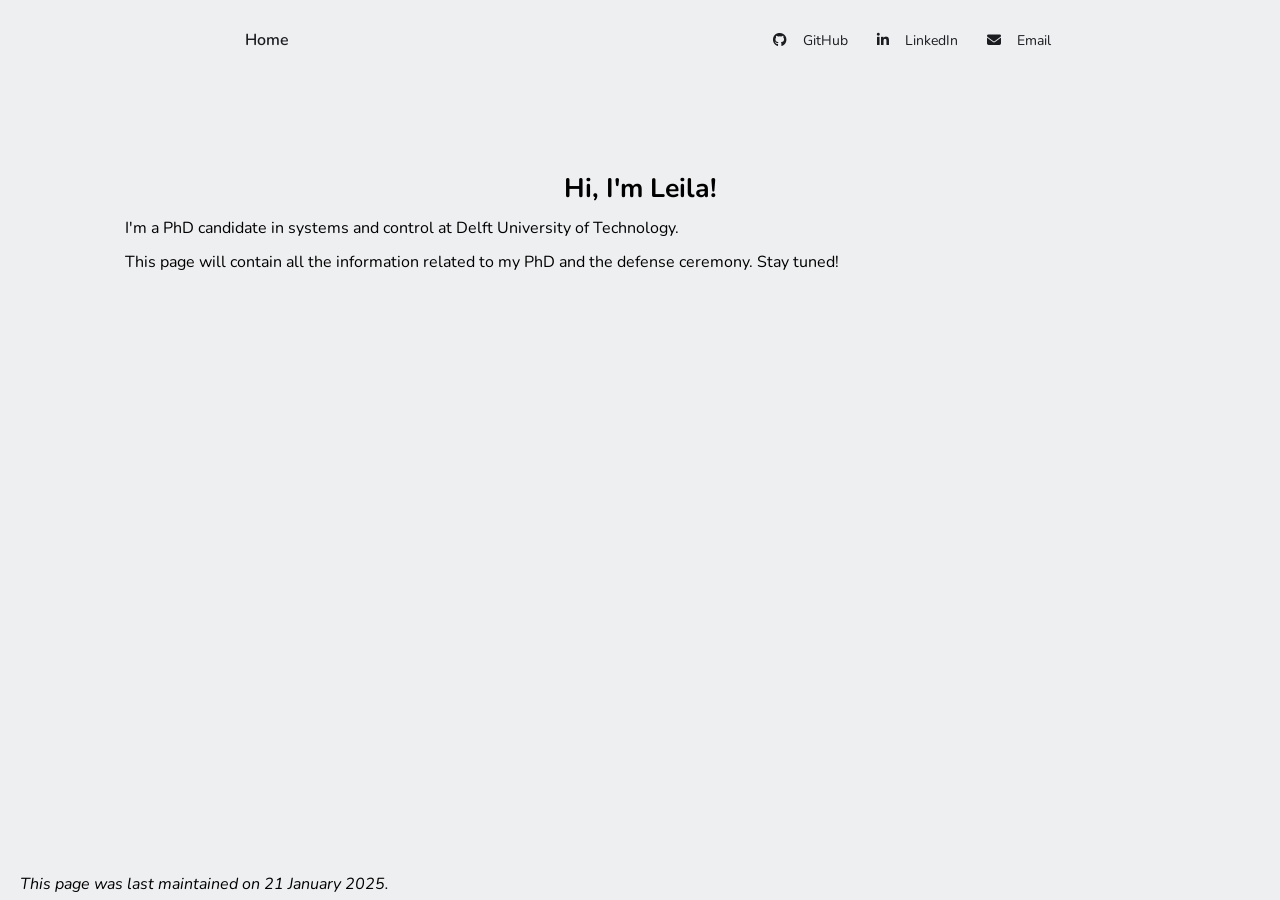
==== phd_defense/index.html @ 14ccbe6c "added pdh_defense and its index" ====
<!DOCTYPE html>
<html lang="en">

<link rel="stylesheet" href="https://cdnjs.cloudflare.com/ajax/libs/font-awesome/6.7.2/css/all.min.css" integrity="sha512-Evv84Mr4kqVGRNSgIGL/F/aIDqQb7xQ2vcrdIwxfjThSH8CSR7PBEakCr51Ck+w+/U6swU2Im1vVX0SVk9ABhg==" crossorigin="anonymous" referrerpolicy="no-referrer" />

<head>
    <meta charset="UTF-8">
    <meta http-equiv="X-UA-Compatible" content="IE-edge">
    <meta name="viewport" content="width=device-width, initial-scale=1.0">
    <link rel="stylesheet" href="styles.css">
	<link rel="preconnect" href="https://fonts.googleapis.com">
	<link rel="preconnect" href="https://fonts.gstatic.com" crossorigin>
	<link href="https://fonts.googleapis.com/css2?family=Nunito:ital,wght@0,200..1000;1,200..1000&display=swap" rel="stylesheet">
    <title> Leila Gharavi's personal website </title>
</head>



<body>

<!-- NAVBAR -->
<nav>
<div class="left">
	<a href="/">Home</a>
</div>
<div class="right">
	<a href="https://github.com/leilagharavi" target="_blank" rel="noopener no-referrer"> 
		<i class="fa-brands fa-github"></i>
		<span>GitHub</span>
	</a>
	<a href="https://www.linkedin.com/in/leila-gharavi/" target="_blank" rel="noopener no-referrer"> 
		<i class="fa-brands fa-linkedin-in"></i>
		<span>LinkedIn</span>
	</a>
	<a href="mailto:gharavi95@gmail.com"> 
		<i class="fa-solid fa-envelope"></i>
		<span>Email</span>
	</a>
	
</div>

</nav>

<main>

<!-- GREETINGS -->

<section class="greetings">

	<div class="text">

		<h1>Hi, I'm Leila!</h1>

		<p>I'm a PhD candidate in systems and control 
			at Delft University of Technology. </p>

		<p>This page will contain all the information related to my PhD and the defense ceremony. Stay tuned!</p>
	</div>

</section>


</main>

</body>

<footer>
	<em>This page was last maintained on 21 January 2025.</em>
</footer>


</html>
---- phd_defense/styles.css ----
@charset "UTF-8";
/* CSS Document */

:root{
	--text-color: #1a1c20;
	--link-color: #CA1551;/*#d63638;/*,#4a76ee);*/
	--background-color: #eeeff1;
}

* {
	padding: 5px;
	margin: auto;
	gap: 40px;
	box-sizing: border-box;
}

html {
	scroll-behavior: smooth;
}

body {
	font-family: 'Nunito', sans-serif;
	background-color: var(--background-color);
}

a {
	text-decoration: none;
	color: var(--link-color);
	transition: 0.1s;
}

mark {
	display: inline-block;
	height: auto;
	line-height: 85%;
	color: var(--background-color);
	background-color: var(--link-color);
	padding: 5px;
	border-radius: 5px;
}

/* GENERAL STYLES -- TEXT */

h1 {
	font-size: 20pt;
	text-align: center;
	padding-top: 100px;
}

h2 {
	font-size: 18pt;
	text-align: left;
}

h3 {
	font-size: 16pt;
	text-align: left;
}

p {
	font-size: 12pt;
	font-weight: normal;
	text-align: justify;
	line-height: 18pt;
}

section {
	gap: 40px;
}
/* FOOTER STYLE */

footer {
	position: fixed;
	width: 100%;
	bottom: 0;
	background-color: var(--background-color);
}

/* NAVIGATION BAR STYLE */

nav {
	display: flex;
	justify-content: space-between;
	align-items: center;
	padding: 0 10px;
	height: 80px;
	position: fixed; /* Set the navbar to fixed position */
  	top: 0; /* Position the navbar at the top of the page */
  	width: 100%; 
	background-color: var(--background-color);
}
nav .left a {
	color: var(--text-color);
	font-size: 16px;
	font-weight: 600;
	margin-left: 5px;
}
nav .right a {
	color: var(--text-color);
	font-size: 14px;
	font-weight: 400;
	margin-right: 5px;
}
nav .right a span {
	margin-left: 2px;
}
@media (max-width:600px) {
	nav {
		padding: 0 20px;
	}
	nav .right a {
		font-size: 16px;
	}
	nav .right a span {
		display: none;
	}
}
nav .right a:hover {
	text-decoration: none;
	color: var(--background-color);
	background-color: var(--text-color);
	border-radius: 5px;
	transition: 0.1s;
}

/* LIST STYLES */

ul {
	padding-left: 25px;
}
ul li a {
	color: var(--text-color);
}
ul li a:hover {
	color: var(--link-color);
}

/* SOURCE BUTTONS */

button {
	display:inline-block;
	color: var(--background-color);
	background-color: var(--link-color);
	border: 2px solid var(--link-color);
	border-radius: 5px;
	padding: 0;
}

button:hover {
	text-decoration: none;
	color: var(--background-color);
	background-color: var(--text-color);
	border: 2px solid var(--text-color);
}

/* SECTION STYLES */

.greetings {
	display: flex;
	justify-content: space-between;
	padding: 0 50px;
	margin: 50px;
	align-items: center;
	gap: 100px;
}
.greetings .text {
	flex: 5;
}
.greetings .headshot {
	flex: 2;
	justify-content: right;
}
.greetings .text h2 {
	font-size: 25px;
}
.greetings .text .links a {
	margin-top: 25px;
	display: inline-block;
	padding: 5px 10px;
	border: 2px solid var(--link-color);
	border-radius: 5px;
	margin: 10px;
}
.greetings .text .links a:hover {
	text-decoration: none;
	color: var(--text-color);
	border: 2px solid var(--text-color);
}
.greetings .headshot img {
	width: 300px;
	border-radius: 30%;
}
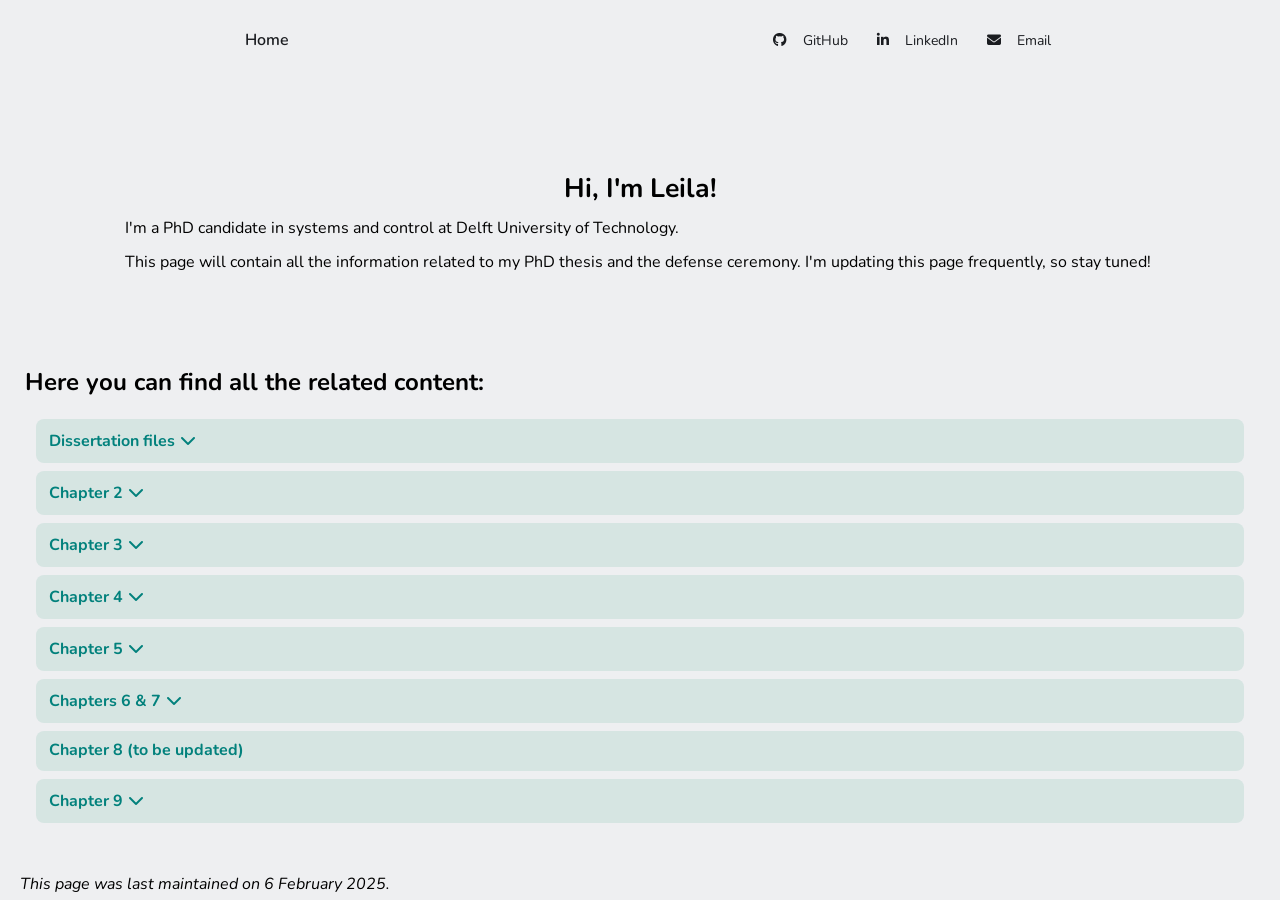
==== commit c10f709e: "added thesis files and sections" ====
--- a/phd_defense/index.html
+++ b/phd_defense/index.html
@@ -54,18 +54,228 @@
 		<p>I'm a PhD candidate in systems and control 
 			at Delft University of Technology. </p>
 
-		<p>This page will contain all the information related to my PhD and the defense ceremony. Stay tuned!</p>
+		<p>This page will contain all the information related to my PhD thesis and the defense ceremony.
+			I'm updating this page frequently, so stay tuned!</p>
 	</div>
 
 </section>
 
+<!-- <section>
+
+	<h2>Information about the defense ceremony</h2>
+
+</section> -->
+
+<gap></gap>
+
+<section>
+	
+	<h2>Here you can find all the related content:</h2>
+
+	<div class="thesis">
+
+		<div class="file-box" id="thesis-file">
+			<a class="file-box-title" href="#thesis-file">
+				Dissertation files<i class="fa-solid fa-chevron-down"></i></a>
+			<div class="file-box-container">
+				<p><i class="fa-solid fa-book"></i>Proactive Approach to Safe Automated Driving: 
+					Control of Evasive Maneuvers in Hazardous Scenarios
+					<a href="/phd_defense/files/dissertation.pdf" download="dissertation_LeilaG.pdf">
+						<button>download thesis</button></a>
+					<!-- <a href="https://" target="_blank" rel="noopener no-referrer">
+						<button>summary book</button></a>
+					<a href="https://" target="_blank" rel="noopener no-referrer">
+						<button>TUDelft repository</button></a></p> -->
+				<gap></gap>
+				<p><i class="fa-solid fa-triangle-exclamation"></i>Chapters 2-9 are based on publications. 
+					To access the files related to each chapter, 
+					please click on the corresponding link.</p>
+			</div>
+		</div>
+
+		<div class="file-box" id="chapter02">
+			<a class="file-box-title" href="#chapter02">
+				Chapter 2<i class="fa-solid fa-chevron-down"></i></a>
+			<div class="file-box-container">
+				<p>Iterative PWA Approximation via Cut-Based Domain Partitioning</p>
+				<gap></gap>
+				<p><i class="fa-solid fa-file-lines"></i>
+					L. Gharavi, B. De Schutter, S. Baldi (2023). 
+            		Parametric Piecewise-Affine Approximation of Nonlinear Systems: A Cut-Based Approach.  
+            		<em>IFAC-PapersOnLine 56(2),</em> pp. 6666-66771. 
+					<a href="https://www.sciencedirect.com/science/article/pii/S240589632300736X?via%3Dihub" target="_blank" rel="noopener no-referrer">
+						<button>IFAC link</button></a>
+				</p>
+			</div>
+		</div>
+
+		<div class="file-box" id="chapter03">
+			<a class="file-box-title" href="#chapter03">
+				Chapter 3<i class="fa-solid fa-chevron-down"></i></a>
+			<div class="file-box-container">
+				<p>PWA Approximation of Multi-Dimensional Nonlinear Systems</p>
+				<gap></gap>
+				<p><i class="fa-solid fa-file-lines"></i>
+					L. Gharavi, B. De Schutter, S. Baldi (2024). 
+            		Iterative Cut-Based PWA Approximation of Multi-Dimensional 
+					Nonlinear Systems. 
+					<em>Under review.</em>
+					<a href="https://arxiv.org/abs/2410.16960" target="_blank" rel="noopener no-referrer">
+						<button>arXiv link</button></a>
+				</p>
+			</div>
+		</div>
+
+		<div class="file-box" id="chapter04">
+			<a class="file-box-title" href="#chapter04">
+				Chapter 4<i class="fa-solid fa-chevron-down"></i></a>
+			<div class="file-box-container">
+				<p>H4MPC: A Hybridization Toolbox for MPC</p>
+				<gap></gap>
+				<p><i class="fa-solid fa-file-lines"></i>
+					L. Gharavi, B. De Schutter, S. Baldi (2024). 
+            		H4MPC: A Hybridization Toolbox for Model Predictive Control in Automated Driving. 
+            		<em>IEEE International Conference on Advanced Motion Control (AMC),</em> pp. 1-6. 
+					<a href="https://ieeexplore.ieee.org/abstract/document/10505665" target="_blank" rel="noopener no-referrer">
+						<button>IEEE link</button></a>
+				</p>
+				<p><i class="fa-solid fa-code"></i>
+					Hybridization Toolbox for Model Predictive Control
+					<a href="https://data.4tu.nl/datasets/2a4a7bed-63b9-43d9-a4d2-192bc9163dd1/2" target="_blank" rel="noopener no-referrer">
+						<button>code link</button></a>
+				</p>
+			</div>
+		</div>
+		
+		<div class="file-box" id="chapter05">
+			<a class="file-box-title" href="#chapter05">
+				Chapter 5<i class="fa-solid fa-chevron-down"></i></a>
+			<div class="file-box-container">
+				<p>Sensitivity Analysis for PWA Approximations of NLPs</p>
+				<gap></gap>
+				<p><i class="fa-solid fa-file-lines"></i>
+					L. Gharavi, C. Liu, B. De Schutter, S. Baldi (2024). 
+            		Sensitivity Analysis for Piecewise-Affine Approximations of 
+					Nonlinear Programs with Polytopic Constraints. 
+            		<em>IEEE Control Systems Letters</em> 8, pp. 1271-1276.
+					<a href="https://ieeexplore.ieee.org/document/10547224" target="_blank" rel="noopener no-referrer">
+						<button>IEEE link</button></a>
+					<a href="https://arxiv.org/abs/2405.20387" target="_blank" rel="noopener no-referrer">
+						<button>arXiv link</button></a>
+				</p>
+			</div>
+		</div>
+
+		<div class="file-box" id="chapter0607">
+			<a class="file-box-title" href="#chapter0607">
+				Chapters 6 & 7<i class="fa-solid fa-chevron-down"></i></a>
+			<div class="file-box-container">
+				<p>Design and Numerical Analysis of Hybridization Benchmark for NMPC</p>
+				<gap></gap>
+				<p><i class="fa-solid fa-file-lines"></i>
+					L. Gharavi, B. De Schutter, S. Baldi (2023). 
+            		Efficient MPC for Emergency Evasive Maneuvers, 
+					Part I: Hybridization of the Nonlinear Problem. 
+					<em>Under review.</em>
+					<a href="https://arxiv.org/abs/2310.00715" target="_blank" rel="noopener no-referrer">
+						<button>arXiv link</button></a></p>
+				<gap></gap>
+				<p>Comparative Assessment of Hybridization in Vehicle Control</p>
+				<gap></gap>
+				<p><i class="fa-solid fa-file-lines"></i>
+					L. Gharavi, B. De Schutter, S. Baldi (2023). 
+					Efficient MPC for Emergency Evasive Maneuvers, 
+					Part II: Comparative Assessment for Hybrid Control.
+					<em>Under review.</em>
+					<a href="https://arxiv.org/abs/2310.00716" target="_blank" rel="noopener no-referrer">
+						<button>arXiv link</button></a></p>
+			</div>
+		</div>
+
+
+		<div class="file-box" id="chapter08">
+			<a class="file-box-title" href="#chapter08">
+				Chapter 8 (to be updated)</a>
+			<div class="file-box-container">
+				<p></p>
+			</div>
+		</div>
+
+		<div class="file-box" id="chapter09">
+			<a class="file-box-title" href="#chapter09">
+				Chapter 9<i class="fa-solid fa-chevron-down"></i></a>
+			<div class="file-box-container">
+				<p>Proactive Collision Avoidance with Stochastic Obstacle Behavior</p>
+				<gap></gap>
+				<p><i class="fa-solid fa-file-lines"></i>
+					L. Gharavi, A. Dabiri, J. Verkuijlen, B. De Schutter, S. Baldi (2024). 
+            		Proactive Emergency Collision Avoidance for Automated Driving in Highway Scenarios. 
+            		<em>IEEE Transactions on Control Systems Technology,</em> early access.
+					<a href="https://ieeexplore.ieee.org/abstract/document/10714459" target="_blank" rel="noopener no-referrer">
+						<button>IEEE link</button></a>
+					<a href="https://arxiv.org/abs/2310.17381" target="_blank" rel="noopener no-referrer">
+						<button>arXiv link</button></a>
+				</p>
+				<p><i class="fa-solid fa-code"></i>
+					Proactive Motion Planning Codes for Emergency Collision Avoidance in Highway Scenarios
+					<a href="https://data.4tu.nl/datasets/c4c3015e-702a-43dc-9eed-33b9d207604e/2" target="_blank" rel="noopener no-referrer">
+						<button>code link</button></a>
+				</p>
+				<p><i class="fa-brands fa-youtube"></i>
+					Conservative vs. Proactive Collision Avoidance
+					<a href="https://www.youtube.com/watch?v=UacmQDjQ2vI" target="_blank" rel="noopener no-referrer">
+						<button>youtube link</button></a>
+				</p>
+			</div>
+		</div>
+
+		
+           
+	</div>
+	<!-- <li>Thesis file</li>
+	<li>summary book</li>
+	<li>chapters explanation</li>
+	<li>chapter 2 link to presentation and paper</li>
+	<li>chapter 4 link to  and presentation</li>
+	<li>chapter 5 link to paper, arxiv, and presentation</li>-->
+
+</section>
+<!-- 
+<section>
+
+	<h2>Questions?</h2>
+
+	<div class="faq">
+		
+		<div class="accordion" id="question01">
+			<a class="question" href="#question01">
+				What happens during the defense?
+				<i class="fa-solid fa-chevron-down"></i></a> 
+			<div class="answer">
+				<p>What happens is that blah blah.</p>
+			</div>
+		</div>
+
+		<div class="accordion" id="question02">
+			<a class="question" href="#question02">and then?
+				<i class="fa-solid fa-chevron-down"></i></a> 
+			<div class="answer">
+				<p>nothing.</p>
+			</div>
+		</div>
+		
+		
+	</div>
+
+</section> -->
+	
 
 </main>
 
 </body>
 
 <footer>
-	<em>This page was last maintained on 21 January 2025.</em>
+	<em>This page was last maintained on 6 February 2025.</em>
 </footer>
 
 
--- a/phd_defense/styles.css
+++ b/phd_defense/styles.css
@@ -3,7 +3,12 @@
 
 :root{
 	--text-color: #1a1c20;
-	--link-color: #CA1551;/*#d63638;/*,#4a76ee);*/
+	--link-color: #50009b;/*#d63638;/*,#4a76ee), #CA1551;*/
+	--side-color: #fdce33;
+	--question-color: #9c72f7;
+	--teal-color: #02817c;
+	--teal-light: #35aaa67b;
+	--teal-shade: #58ac9829;
 	--background-color: #eeeff1;
 }
 
@@ -138,12 +143,12 @@
 /* SOURCE BUTTONS */
 
 button {
-	display:inline-block;
-	color: var(--background-color);
-	background-color: var(--link-color);
-	border: 2px solid var(--link-color);
+	display: inline-block;
+	color: var(--teal-color);
+	background-color: var(--teal-shade);
+	border: 1px solid var(--teal-color);
 	border-radius: 5px;
-	padding: 0;
+	padding: 5px;
 }
 
 button:hover {
@@ -151,6 +156,12 @@
 	color: var(--background-color);
 	background-color: var(--text-color);
 	border: 2px solid var(--text-color);
+}
+
+hr {
+	border: none;
+	border-radius: 2px;
+	background-color: var(--teal-color);
 }
 
 /* SECTION STYLES */
@@ -189,4 +200,108 @@
 .greetings .headshot img {
 	width: 300px;
 	border-radius: 30%;
-}+}
+
+
+/* THESIS FILES */
+
+.thesis {
+	width: 100%;
+	max-width: 80rem;
+	margin: 0 auto;
+	padding: 1rem;
+}
+
+.file-box {
+	background-color: var(--teal-shade);
+	border-radius: 0.5rem;
+	margin-bottom: 0.5rem;
+	padding: 0.5rem;
+	padding-bottom: 0;
+	position:sticky;
+}
+
+.file-box-title {
+	color: var(--teal-color);
+	text-decoration: none;
+	font-weight: bold;
+	width: 100%;
+	align-items: center;
+	justify-content: space-between;
+}
+
+.file-box-container {
+	max-height: 0;
+	overflow: hidden;
+	position: relative;
+	transition: 0.5s;
+}
+
+.file-box-container p {
+	color: var(--text-color);
+}
+
+.file-box:target {
+	background-color: var(--teal-light);
+}
+
+.file-box:target .file-box-container {
+	max-height: 100%;
+}
+
+.file-box:target .file-box-title i {
+	display: none;
+}
+
+/* FAQ */
+
+.faq {
+	width: 100%;
+	max-width: 80rem;
+	/* margin: 0 auto; */
+	padding: 1rem;
+}
+
+.accordion {
+	background-color: var(--link-color);
+	border-radius: 0.5rem;
+	margin-bottom: 0.5rem;
+	padding: 0.5rem;
+	padding-bottom: 0;
+}
+
+.question {
+	color: var(--background-color);
+	text-decoration: none;
+	font-weight: bold;
+	width: 100%;
+	align-items: center;
+	justify-content: space-between;
+}
+
+.question i {
+	padding: 0.5rem;
+}
+
+.answer {
+	max-height: 0;
+	overflow: hidden;
+	position: relative;
+	transition: 0.5s;
+}
+
+.answer p {
+	color: var(--text-color);
+}
+
+.accordion:target {
+	background-color: #9c72f7;
+}
+
+.accordion:target .answer {
+	max-height: 20rem;
+}
+
+.accordion:target .question i {
+	display: none;
+}
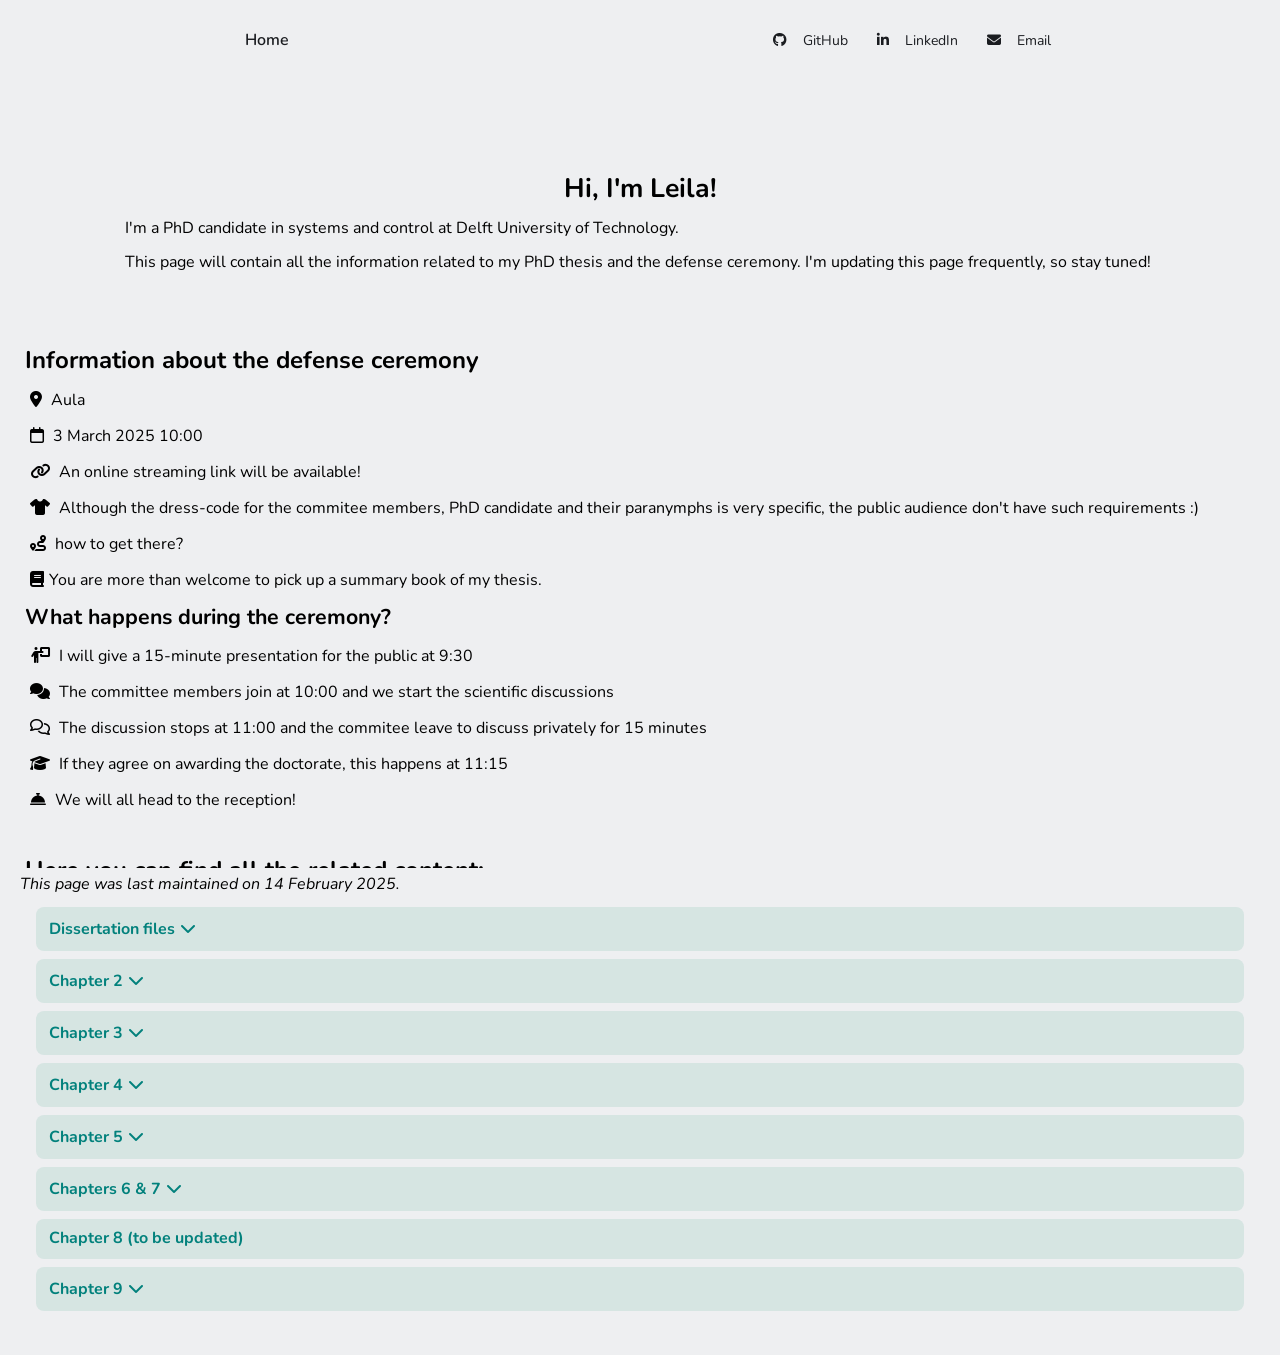
==== commit 49713182: "Some updates" ====
--- a/phd_defense/index.html
+++ b/phd_defense/index.html
@@ -60,11 +60,42 @@
 
 </section>
 
-<!-- <section>
+<section>
 
 	<h2>Information about the defense ceremony</h2>
 
-</section> -->
+	<p><i class="fa-solid fa-location-dot"></i> Aula</p>
+	<p><i class="fa-regular fa-calendar"></i> 3 March 2025 10:00</p>
+	<p><i class="fa-solid fa-link"></i> An online streaming link will be available!</p>
+	<p><i class="fa-solid fa-shirt"></i> 
+		Although the dress-code for the commitee members, 
+		PhD candidate and their paranymphs is very specific,
+		the public audience don't have such requirements :)</p>
+	<p><i class="fa-solid fa-route"></i> how to get there?</p>
+	<p><i class="fa-solid fa-book"></i>You are more than welcome to pick up a summary book of my thesis.</p>
+
+	<h3>What happens during the ceremony?</h3>
+
+	<p><i class="fa-solid fa-person-chalkboard"></i>
+		I will give a 15-minute presentation for the public at 9:30</p>
+	
+	<p><i class="fa-solid fa-comments"></i>
+		The committee members join at 10:00 
+		and we start the scientific discussions</p>
+
+	<p><i class="fa-regular fa-comments"></i></i>
+		The discussion stops at 11:00 
+		and the commitee leave to discuss privately for 15 minutes</p>
+	
+	<p><i class="fa-solid fa-graduation-cap"></i>
+		If they agree on awarding the doctorate, this happens at 11:15</p>
+	
+	<p><i class="fa-solid fa-bell-concierge"></i>
+		We will all head to the reception!</p>
+	
+
+
+</section>
 
 <gap></gap>
 
@@ -275,7 +306,7 @@
 </body>
 
 <footer>
-	<em>This page was last maintained on 6 February 2025.</em>
+	<em>This page was last maintained on 14 February 2025.</em>
 </footer>
 
 
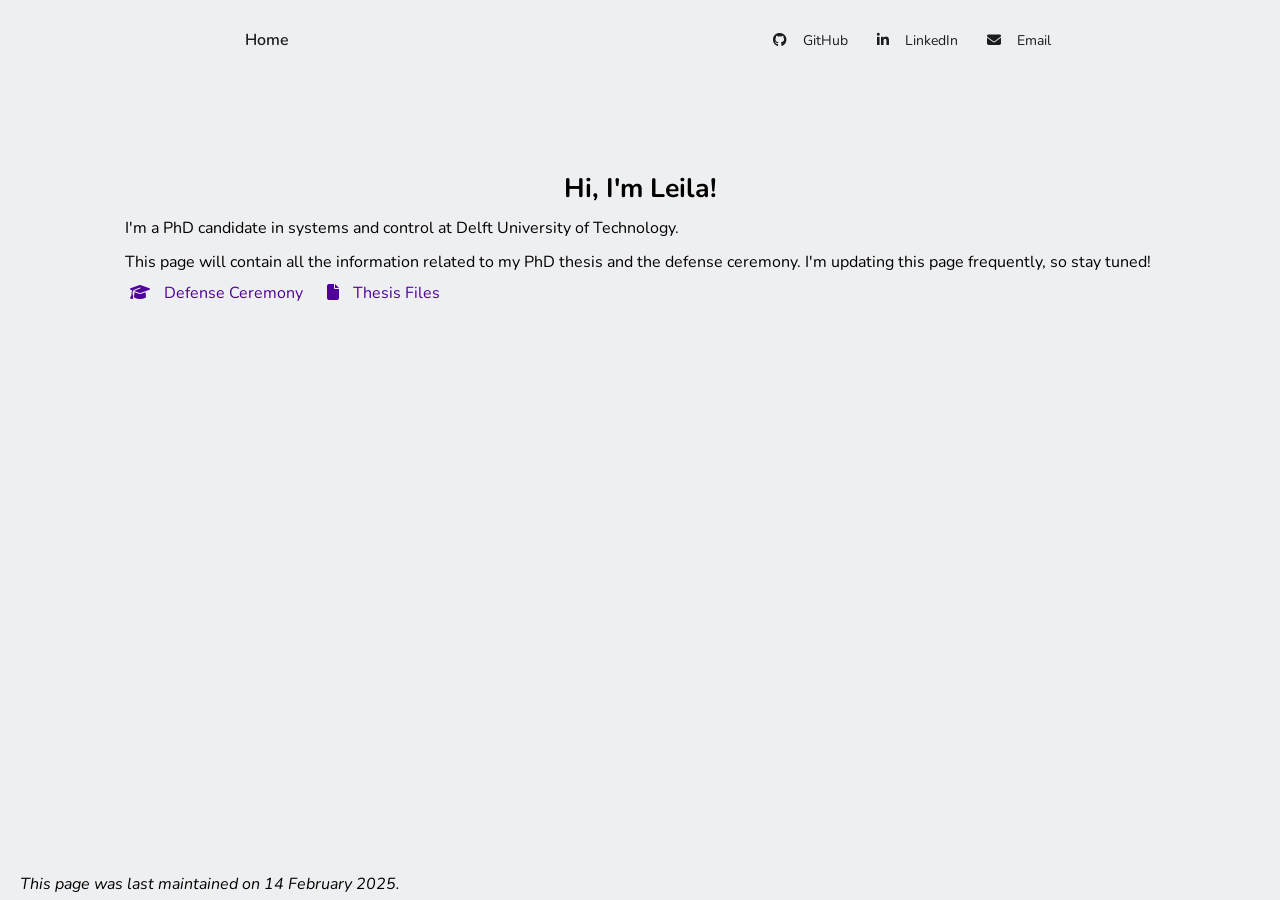
==== commit 6124a715: "Updated phd page" ====
--- a/phd_defense/index.html
+++ b/phd_defense/index.html
@@ -56,221 +56,30 @@
 
 		<p>This page will contain all the information related to my PhD thesis and the defense ceremony.
 			I'm updating this page frequently, so stay tuned!</p>
+
+
+		<a href="ceremony.html">
+			<i class="fa-solid fa-graduation-cap"></i>
+			<span>Defense Ceremony</span>
+		</a>
+		
+		<a href="thesis.html">
+			<i class="fa-solid fa-file"></i>
+			<span>Thesis Files</span>
+		</a>
 	</div>
 
 </section>
 
 <section>
 
-	<h2>Information about the defense ceremony</h2>
-
-	<p><i class="fa-solid fa-location-dot"></i> Aula</p>
-	<p><i class="fa-regular fa-calendar"></i> 3 March 2025 10:00</p>
-	<p><i class="fa-solid fa-link"></i> An online streaming link will be available!</p>
-	<p><i class="fa-solid fa-shirt"></i> 
-		Although the dress-code for the commitee members, 
-		PhD candidate and their paranymphs is very specific,
-		the public audience don't have such requirements :)</p>
-	<p><i class="fa-solid fa-route"></i> how to get there?</p>
-	<p><i class="fa-solid fa-book"></i>You are more than welcome to pick up a summary book of my thesis.</p>
-
-	<h3>What happens during the ceremony?</h3>
-
-	<p><i class="fa-solid fa-person-chalkboard"></i>
-		I will give a 15-minute presentation for the public at 9:30</p>
 	
-	<p><i class="fa-solid fa-comments"></i>
-		The committee members join at 10:00 
-		and we start the scientific discussions</p>
-
-	<p><i class="fa-regular fa-comments"></i></i>
-		The discussion stops at 11:00 
-		and the commitee leave to discuss privately for 15 minutes</p>
-	
-	<p><i class="fa-solid fa-graduation-cap"></i>
-		If they agree on awarding the doctorate, this happens at 11:15</p>
-	
-	<p><i class="fa-solid fa-bell-concierge"></i>
-		We will all head to the reception!</p>
-	
-
 
 </section>
 
 <gap></gap>
 
-<section>
-	
-	<h2>Here you can find all the related content:</h2>
 
-	<div class="thesis">
-
-		<div class="file-box" id="thesis-file">
-			<a class="file-box-title" href="#thesis-file">
-				Dissertation files<i class="fa-solid fa-chevron-down"></i></a>
-			<div class="file-box-container">
-				<p><i class="fa-solid fa-book"></i>Proactive Approach to Safe Automated Driving: 
-					Control of Evasive Maneuvers in Hazardous Scenarios
-					<a href="/phd_defense/files/dissertation.pdf" download="dissertation_LeilaG.pdf">
-						<button>download thesis</button></a>
-					<!-- <a href="https://" target="_blank" rel="noopener no-referrer">
-						<button>summary book</button></a>
-					<a href="https://" target="_blank" rel="noopener no-referrer">
-						<button>TUDelft repository</button></a></p> -->
-				<gap></gap>
-				<p><i class="fa-solid fa-triangle-exclamation"></i>Chapters 2-9 are based on publications. 
-					To access the files related to each chapter, 
-					please click on the corresponding link.</p>
-			</div>
-		</div>
-
-		<div class="file-box" id="chapter02">
-			<a class="file-box-title" href="#chapter02">
-				Chapter 2<i class="fa-solid fa-chevron-down"></i></a>
-			<div class="file-box-container">
-				<p>Iterative PWA Approximation via Cut-Based Domain Partitioning</p>
-				<gap></gap>
-				<p><i class="fa-solid fa-file-lines"></i>
-					L. Gharavi, B. De Schutter, S. Baldi (2023). 
-            		Parametric Piecewise-Affine Approximation of Nonlinear Systems: A Cut-Based Approach.  
-            		<em>IFAC-PapersOnLine 56(2),</em> pp. 6666-66771. 
-					<a href="https://www.sciencedirect.com/science/article/pii/S240589632300736X?via%3Dihub" target="_blank" rel="noopener no-referrer">
-						<button>IFAC link</button></a>
-				</p>
-			</div>
-		</div>
-
-		<div class="file-box" id="chapter03">
-			<a class="file-box-title" href="#chapter03">
-				Chapter 3<i class="fa-solid fa-chevron-down"></i></a>
-			<div class="file-box-container">
-				<p>PWA Approximation of Multi-Dimensional Nonlinear Systems</p>
-				<gap></gap>
-				<p><i class="fa-solid fa-file-lines"></i>
-					L. Gharavi, B. De Schutter, S. Baldi (2024). 
-            		Iterative Cut-Based PWA Approximation of Multi-Dimensional 
-					Nonlinear Systems. 
-					<em>Under review.</em>
-					<a href="https://arxiv.org/abs/2410.16960" target="_blank" rel="noopener no-referrer">
-						<button>arXiv link</button></a>
-				</p>
-			</div>
-		</div>
-
-		<div class="file-box" id="chapter04">
-			<a class="file-box-title" href="#chapter04">
-				Chapter 4<i class="fa-solid fa-chevron-down"></i></a>
-			<div class="file-box-container">
-				<p>H4MPC: A Hybridization Toolbox for MPC</p>
-				<gap></gap>
-				<p><i class="fa-solid fa-file-lines"></i>
-					L. Gharavi, B. De Schutter, S. Baldi (2024). 
-            		H4MPC: A Hybridization Toolbox for Model Predictive Control in Automated Driving. 
-            		<em>IEEE International Conference on Advanced Motion Control (AMC),</em> pp. 1-6. 
-					<a href="https://ieeexplore.ieee.org/abstract/document/10505665" target="_blank" rel="noopener no-referrer">
-						<button>IEEE link</button></a>
-				</p>
-				<p><i class="fa-solid fa-code"></i>
-					Hybridization Toolbox for Model Predictive Control
-					<a href="https://data.4tu.nl/datasets/2a4a7bed-63b9-43d9-a4d2-192bc9163dd1/2" target="_blank" rel="noopener no-referrer">
-						<button>code link</button></a>
-				</p>
-			</div>
-		</div>
-		
-		<div class="file-box" id="chapter05">
-			<a class="file-box-title" href="#chapter05">
-				Chapter 5<i class="fa-solid fa-chevron-down"></i></a>
-			<div class="file-box-container">
-				<p>Sensitivity Analysis for PWA Approximations of NLPs</p>
-				<gap></gap>
-				<p><i class="fa-solid fa-file-lines"></i>
-					L. Gharavi, C. Liu, B. De Schutter, S. Baldi (2024). 
-            		Sensitivity Analysis for Piecewise-Affine Approximations of 
-					Nonlinear Programs with Polytopic Constraints. 
-            		<em>IEEE Control Systems Letters</em> 8, pp. 1271-1276.
-					<a href="https://ieeexplore.ieee.org/document/10547224" target="_blank" rel="noopener no-referrer">
-						<button>IEEE link</button></a>
-					<a href="https://arxiv.org/abs/2405.20387" target="_blank" rel="noopener no-referrer">
-						<button>arXiv link</button></a>
-				</p>
-			</div>
-		</div>
-
-		<div class="file-box" id="chapter0607">
-			<a class="file-box-title" href="#chapter0607">
-				Chapters 6 & 7<i class="fa-solid fa-chevron-down"></i></a>
-			<div class="file-box-container">
-				<p>Design and Numerical Analysis of Hybridization Benchmark for NMPC</p>
-				<gap></gap>
-				<p><i class="fa-solid fa-file-lines"></i>
-					L. Gharavi, B. De Schutter, S. Baldi (2023). 
-            		Efficient MPC for Emergency Evasive Maneuvers, 
-					Part I: Hybridization of the Nonlinear Problem. 
-					<em>Under review.</em>
-					<a href="https://arxiv.org/abs/2310.00715" target="_blank" rel="noopener no-referrer">
-						<button>arXiv link</button></a></p>
-				<gap></gap>
-				<p>Comparative Assessment of Hybridization in Vehicle Control</p>
-				<gap></gap>
-				<p><i class="fa-solid fa-file-lines"></i>
-					L. Gharavi, B. De Schutter, S. Baldi (2023). 
-					Efficient MPC for Emergency Evasive Maneuvers, 
-					Part II: Comparative Assessment for Hybrid Control.
-					<em>Under review.</em>
-					<a href="https://arxiv.org/abs/2310.00716" target="_blank" rel="noopener no-referrer">
-						<button>arXiv link</button></a></p>
-			</div>
-		</div>
-
-
-		<div class="file-box" id="chapter08">
-			<a class="file-box-title" href="#chapter08">
-				Chapter 8 (to be updated)</a>
-			<div class="file-box-container">
-				<p></p>
-			</div>
-		</div>
-
-		<div class="file-box" id="chapter09">
-			<a class="file-box-title" href="#chapter09">
-				Chapter 9<i class="fa-solid fa-chevron-down"></i></a>
-			<div class="file-box-container">
-				<p>Proactive Collision Avoidance with Stochastic Obstacle Behavior</p>
-				<gap></gap>
-				<p><i class="fa-solid fa-file-lines"></i>
-					L. Gharavi, A. Dabiri, J. Verkuijlen, B. De Schutter, S. Baldi (2024). 
-            		Proactive Emergency Collision Avoidance for Automated Driving in Highway Scenarios. 
-            		<em>IEEE Transactions on Control Systems Technology,</em> early access.
-					<a href="https://ieeexplore.ieee.org/abstract/document/10714459" target="_blank" rel="noopener no-referrer">
-						<button>IEEE link</button></a>
-					<a href="https://arxiv.org/abs/2310.17381" target="_blank" rel="noopener no-referrer">
-						<button>arXiv link</button></a>
-				</p>
-				<p><i class="fa-solid fa-code"></i>
-					Proactive Motion Planning Codes for Emergency Collision Avoidance in Highway Scenarios
-					<a href="https://data.4tu.nl/datasets/c4c3015e-702a-43dc-9eed-33b9d207604e/2" target="_blank" rel="noopener no-referrer">
-						<button>code link</button></a>
-				</p>
-				<p><i class="fa-brands fa-youtube"></i>
-					Conservative vs. Proactive Collision Avoidance
-					<a href="https://www.youtube.com/watch?v=UacmQDjQ2vI" target="_blank" rel="noopener no-referrer">
-						<button>youtube link</button></a>
-				</p>
-			</div>
-		</div>
-
-		
-           
-	</div>
-	<!-- <li>Thesis file</li>
-	<li>summary book</li>
-	<li>chapters explanation</li>
-	<li>chapter 2 link to presentation and paper</li>
-	<li>chapter 4 link to  and presentation</li>
-	<li>chapter 5 link to paper, arxiv, and presentation</li>-->
-
-</section>
 <!-- 
 <section>
 
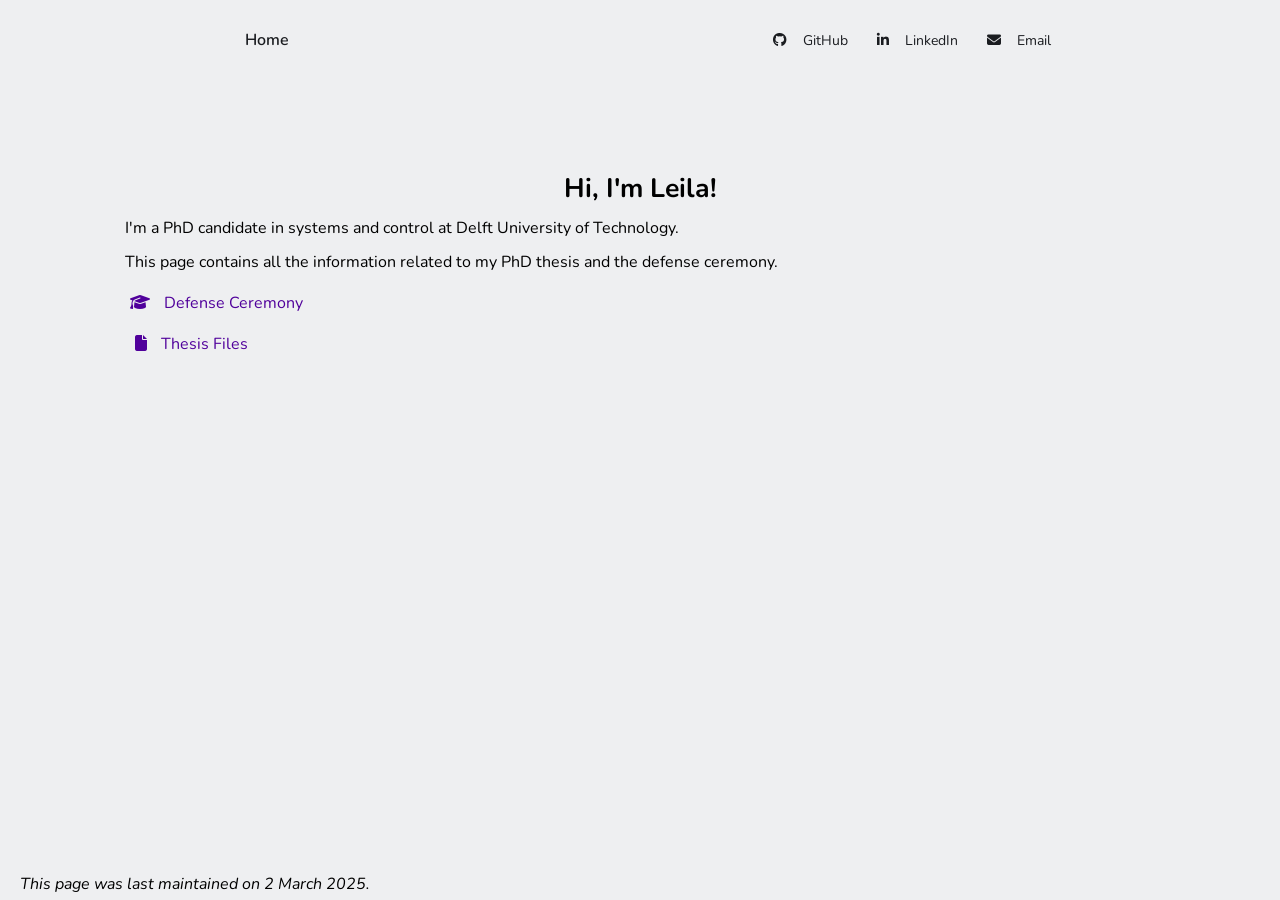
==== commit 873ac5e2: "Added streaming link" ====
--- a/phd_defense/index.html
+++ b/phd_defense/index.html
@@ -54,19 +54,21 @@
 		<p>I'm a PhD candidate in systems and control 
 			at Delft University of Technology. </p>
 
-		<p>This page will contain all the information related to my PhD thesis and the defense ceremony.
-			I'm updating this page frequently, so stay tuned!</p>
+		<p>This page contains all the information related to 
+			my PhD thesis and the defense ceremony.
+		</p>
 
 
-		<a href="ceremony.html">
+		<p></p><a href="ceremony.html">
 			<i class="fa-solid fa-graduation-cap"></i>
 			<span>Defense Ceremony</span>
-		</a>
-		
-		<a href="thesis.html">
+		</a></p>
+
+		<p><a href="thesis.html">
 			<i class="fa-solid fa-file"></i>
 			<span>Thesis Files</span>
-		</a>
+		</a></p>
+
 	</div>
 
 </section>
@@ -115,7 +117,7 @@
 </body>
 
 <footer>
-	<em>This page was last maintained on 14 February 2025.</em>
+	<em>This page was last maintained on 2 March 2025.</em>
 </footer>
 
 
